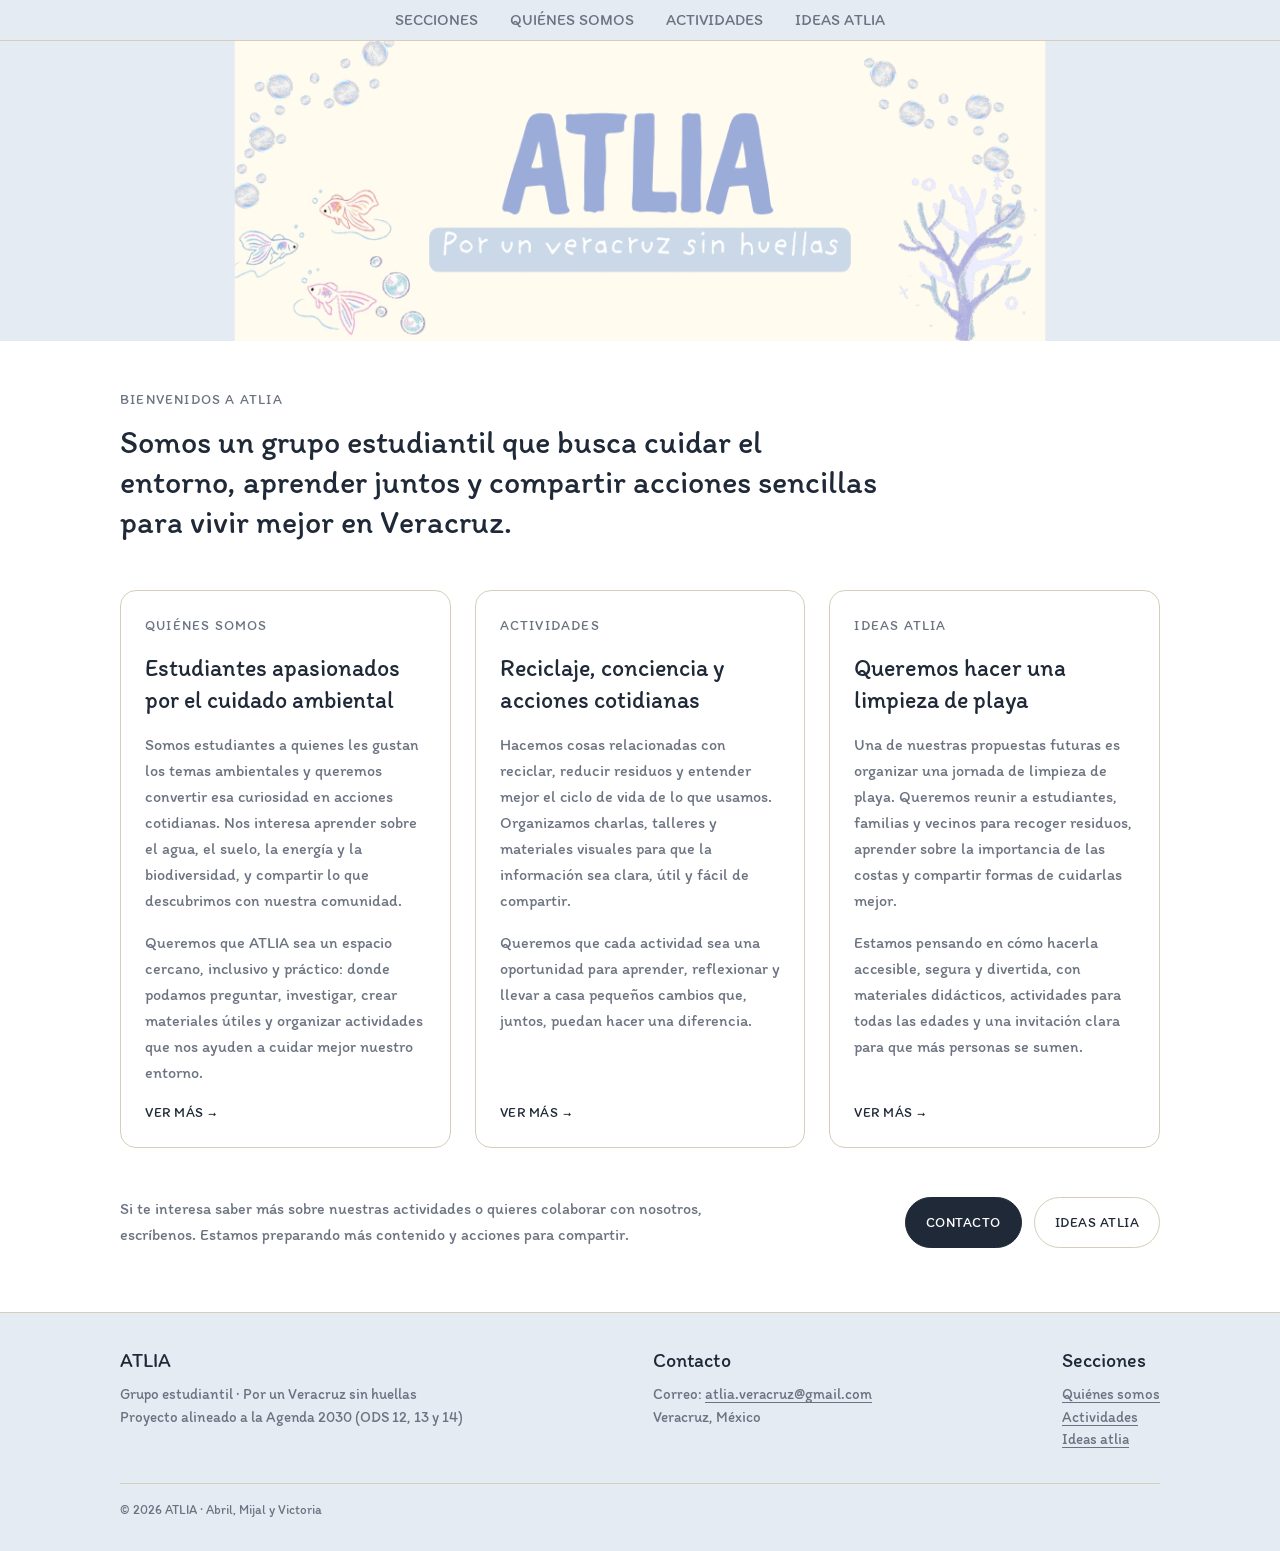
==== index.html @ 48bc55df "Add files via upload" ====
<!DOCTYPE html>
<html lang="es">
<head>
  <meta charset="UTF-8">
  <meta name="viewport" content="width=device-width, initial-scale=1.0">
  <title>ATLIA | Por un Veracruz sin huellas</title>
  <meta name="description" content="Grupo estudiantil que cuida el entorno en Veracruz.">
  <link rel="preconnect" href="https://fonts.googleapis.com">
  <link rel="preconnect" href="https://fonts.gstatic.com" crossorigin>
  <link href="https://fonts.googleapis.com/css2?family=Itim&display=swap" rel="stylesheet">
  <link rel="stylesheet" href="styles.css">
</head>
<body>
  <!-- Encabezado y menú -->
  <header class="header">
    <nav aria-label="Menú principal">
      <button class="menu-toggle" aria-expanded="false" aria-controls="menu">☰ Menú</button>
      <ul class="menu" id="menu">
        <li><a href="index.html#secciones">Secciones</a></li>
        <li><a href="quienes-somos.html">Quiénes somos</a></li>
        <li><a href="actividades.html">Actividades</a></li>
        <li><a href="ideas.html">Ideas atlia</a></li>
      </ul>
    </nav>
  </header>
  <a class="banner" href="index.html" aria-label="Ir al inicio">
    <img src="banner.png" alt="ATLIA: Por un Veracruz sin huellas" width="812" height="300">
  </a>

  <main class="contenido">
    <!-- Sección principal -->
    <section class="bloque intro">
      <p class="etiqueta">Bienvenidos a ATLIA</p>
      <h1 class="titulo-grande">Somos un grupo estudiantil que busca cuidar el entorno, aprender juntos y compartir acciones sencillas para vivir mejor en Veracruz.</h1>
    </section>

    <!-- Tres secciones de contenido -->
    <section class="tarjetas" id="secciones" aria-label="Secciones">
      <a class="tarjeta" href="quienes-somos.html">
        <p class="etiqueta">Quiénes somos</p>
        <h2 class="titulo">Estudiantes apasionados por el cuidado ambiental</h2>
        <p class="texto">Somos estudiantes a quienes les gustan los temas ambientales y queremos convertir esa curiosidad en acciones cotidianas. Nos interesa aprender sobre el agua, el suelo, la energía y la biodiversidad, y compartir lo que descubrimos con nuestra comunidad.</p>
        <p class="texto">Queremos que ATLIA sea un espacio cercano, inclusivo y práctico: donde podamos preguntar, investigar, crear materiales útiles y organizar actividades que nos ayuden a cuidar mejor nuestro entorno.</p>
        <span class="ver-mas">Ver más →</span>
      </a>
      <a class="tarjeta" href="actividades.html">
        <p class="etiqueta">Actividades</p>
        <h2 class="titulo">Reciclaje, conciencia y acciones cotidianas</h2>
        <p class="texto">Hacemos cosas relacionadas con reciclar, reducir residuos y entender mejor el ciclo de vida de lo que usamos. Organizamos charlas, talleres y materiales visuales para que la información sea clara, útil y fácil de compartir.</p>
        <p class="texto">Queremos que cada actividad sea una oportunidad para aprender, reflexionar y llevar a casa pequeños cambios que, juntos, puedan hacer una diferencia.</p>
        <span class="ver-mas">Ver más →</span>
      </a>
      <a class="tarjeta" href="ideas.html">
        <p class="etiqueta">Ideas atlia</p>
        <h2 class="titulo">Queremos hacer una limpieza de playa</h2>
        <p class="texto">Una de nuestras propuestas futuras es organizar una jornada de limpieza de playa. Queremos reunir a estudiantes, familias y vecinos para recoger residuos, aprender sobre la importancia de las costas y compartir formas de cuidarlas mejor.</p>
        <p class="texto">Estamos pensando en cómo hacerla accesible, segura y divertida, con materiales didácticos, actividades para todas las edades y una invitación clara para que más personas se sumen.</p>
        <span class="ver-mas">Ver más →</span>
      </a>
    </section>

    <!-- Botón principal -->
    <section class="cta">
      <p class="texto">Si te interesa saber más sobre nuestras actividades o quieres colaborar con nosotros, escríbenos. Estamos preparando más contenido y acciones para compartir.</p>
      <div class="botones">
        <a class="btn" href="#contacto">Contacto</a>
        <a class="btn btn-claro" href="ideas.html">Ideas atlia</a>
      </div>
    </section>
  </main>

  <!-- Pie de página -->
  <footer class="footer" id="contacto">
    <div class="footer-contenido">
      <div>
        <h2>ATLIA</h2>
        <p>Grupo estudiantil · Por un Veracruz sin huellas</p>
        <p>Proyecto alineado a la Agenda 2030 (ODS 12, 13 y 14)</p>
      </div>
      <div>
        <h2>Contacto</h2>
        <ul>
          <li>Correo: <a href="mailto:atlia.veracruz@gmail.com">atlia.veracruz@gmail.com</a></li>
          <li>Veracruz, México</li>
        </ul>
      </div>
      <div>
        <h2>Secciones</h2>
        <ul>
          <li><a href="quienes-somos.html">Quiénes somos</a></li>
          <li><a href="actividades.html">Actividades</a></li>
          <li><a href="ideas.html">Ideas atlia</a></li>
        </ul>
      </div>
      <p class="creditos">© <span id="anio">2026</span> ATLIA · Abril, Mijal y Victoria</p>
    </div>
  </footer>

  <script src="script.js"></script>
</body>
</html>
---- styles.css ----
/* ===== ATLIA — Por un Veracruz sin huellas ===== */
:root {
  --texto: #1f2937;
  --texto-suave: #6b7280;
  --borde: #d6ceba;
  --fondo-header: rgba(217, 227, 238, 0.7);
  --crema: #fffaeb;
  --blanco: #ffffff;
  --radio: 16px;
}

* { box-sizing: border-box; margin: 0; padding: 0; }

html { scroll-behavior: smooth; }

body {
  font-family: "Itim", system-ui, sans-serif;
  color: var(--texto);
  background: var(--blanco);
  line-height: 1.5;
}

img { display: block; max-width: 100%; }
a { color: inherit; text-decoration: none; }

/* ---------- Encabezado y menú ---------- */
.header {
  background: var(--fondo-header);
  border-bottom: 1px solid var(--borde);
  position: sticky;
  top: 0;
  z-index: 10;
}

.menu {
  display: flex;
  justify-content: center;
  align-items: center;
  gap: 32px;
  height: 40px;
  padding: 0 24px;
  list-style: none;
  text-transform: uppercase;
  font-size: 16px;
  color: var(--texto-suave);
}

.menu a { transition: color .2s; }
.menu a:hover,
.menu a[aria-current="page"] { color: var(--texto); text-decoration: underline; text-underline-offset: 4px; }

.menu-toggle {
  display: none;
  background: none;
  border: 0;
  font: inherit;
  text-transform: uppercase;
  color: var(--texto);
  padding: 10px 16px;
  cursor: pointer;
  width: 100%;
}

.banner {
  display: block;
  background: var(--fondo-header);
}
.banner img {
  width: 100%;
  max-width: 812px;
  height: 300px;
  margin: 0 auto;
  object-fit: cover;
}

/* ---------- Contenido ---------- */
.contenido {
  max-width: 1440px;
  margin: 0 auto;
  padding: 48px 120px 64px;
  display: flex;
  flex-direction: column;
  gap: 48px;
}

.etiqueta {
  font-size: 14px;
  letter-spacing: 1.2px;
  text-transform: uppercase;
  color: var(--texto-suave);
}

.titulo-grande { font-size: 32px; line-height: 40px; font-weight: 400; max-width: 760px; }
.titulo { font-size: 24px; line-height: 32px; font-weight: 400; }
.texto { font-size: 16px; line-height: 26px; color: var(--texto-suave); max-width: 760px; }

.bloque { display: flex; flex-direction: column; gap: 16px; }
.intro { gap: 12px; }

/* Tarjetas de las tres secciones */
.tarjetas {
  display: grid;
  grid-template-columns: repeat(3, 1fr);
  gap: 24px;
  scroll-margin-top: 60px;
}

.tarjeta {
  display: flex;
  flex-direction: column;
  gap: 16px;
  padding: 24px;
  border: 1px solid var(--borde);
  border-radius: var(--radio);
  background: var(--blanco);
  transition: transform .2s, box-shadow .2s;
}
.tarjeta:hover { transform: translateY(-4px); box-shadow: 0 8px 20px rgba(31, 41, 55, .08); }
.tarjeta .ver-mas { margin-top: auto; font-size: 14px; color: var(--texto); text-transform: uppercase; letter-spacing: .5px; }

/* Llamado a la acción */
.cta {
  display: flex;
  justify-content: space-between;
  align-items: center;
  gap: 24px;
}
.cta .texto { max-width: 620px; }
.botones { display: flex; gap: 12px; flex-wrap: wrap; }

.btn {
  display: inline-block;
  padding: 14px 20px;
  border-radius: 999px;
  font-size: 14px;
  letter-spacing: .5px;
  text-transform: uppercase;
  border: 1px solid var(--texto);
  background: var(--texto);
  color: var(--blanco);
  transition: opacity .2s;
  align-self: flex-start;
}
.btn:hover { opacity: .85; }
.btn-claro { background: var(--blanco); color: var(--texto); border-color: var(--borde); }

/* Fotos */
.fotos { display: grid; grid-template-columns: 1fr 1fr; gap: 20px; }
.foto {
  width: 100%;
  border: 1px solid var(--borde);
  border-radius: var(--radio);
  object-fit: cover;
}
.foto-cuadrada { aspect-ratio: 590 / 594; }
.foto-playa { aspect-ratio: 590 / 400; }
.foto-ancha { aspect-ratio: 1200 / 560; }

.lista { list-style: none; }
.lista li::before { content: "• "; }

/* ---------- Pie de página ---------- */
.footer {
  background: var(--fondo-header);
  border-top: 1px solid var(--borde);
  scroll-margin-top: 60px;
}
.footer-contenido {
  max-width: 1440px;
  margin: 0 auto;
  padding: 32px 120px;
  display: flex;
  justify-content: space-between;
  gap: 32px;
  flex-wrap: wrap;
  font-size: 15px;
  color: var(--texto-suave);
}
.footer h2 { font-size: 20px; font-weight: 400; color: var(--texto); margin-bottom: 8px; }
.footer a { text-decoration: underline; text-underline-offset: 3px; }
.footer a:hover { color: var(--texto); }
.footer ul { list-style: none; }
.creditos { width: 100%; font-size: 13px; border-top: 1px solid var(--borde); padding-top: 16px; }

/* ---------- Responsivo ---------- */
@media (max-width: 1024px) {
  .contenido, .footer-contenido { padding-left: 40px; padding-right: 40px; }
  .tarjetas { grid-template-columns: 1fr 1fr; }
}

@media (max-width: 700px) {
  .menu-toggle { display: block; }
  .menu {
    display: none;
    flex-direction: column;
    height: auto;
    gap: 14px;
    padding: 4px 16px 16px;
  }
  .menu.abierto { display: flex; }

  .banner img { height: auto; aspect-ratio: 812 / 300; }

  .contenido { padding: 32px 16px 48px; gap: 36px; }
  .footer-contenido { padding: 24px 16px; flex-direction: column; }
  .titulo-grande { font-size: 24px; line-height: 32px; }
  .titulo { font-size: 20px; line-height: 28px; }
  .tarjetas, .fotos { grid-template-columns: 1fr; }
  .cta { flex-direction: column; align-items: flex-start; }
}
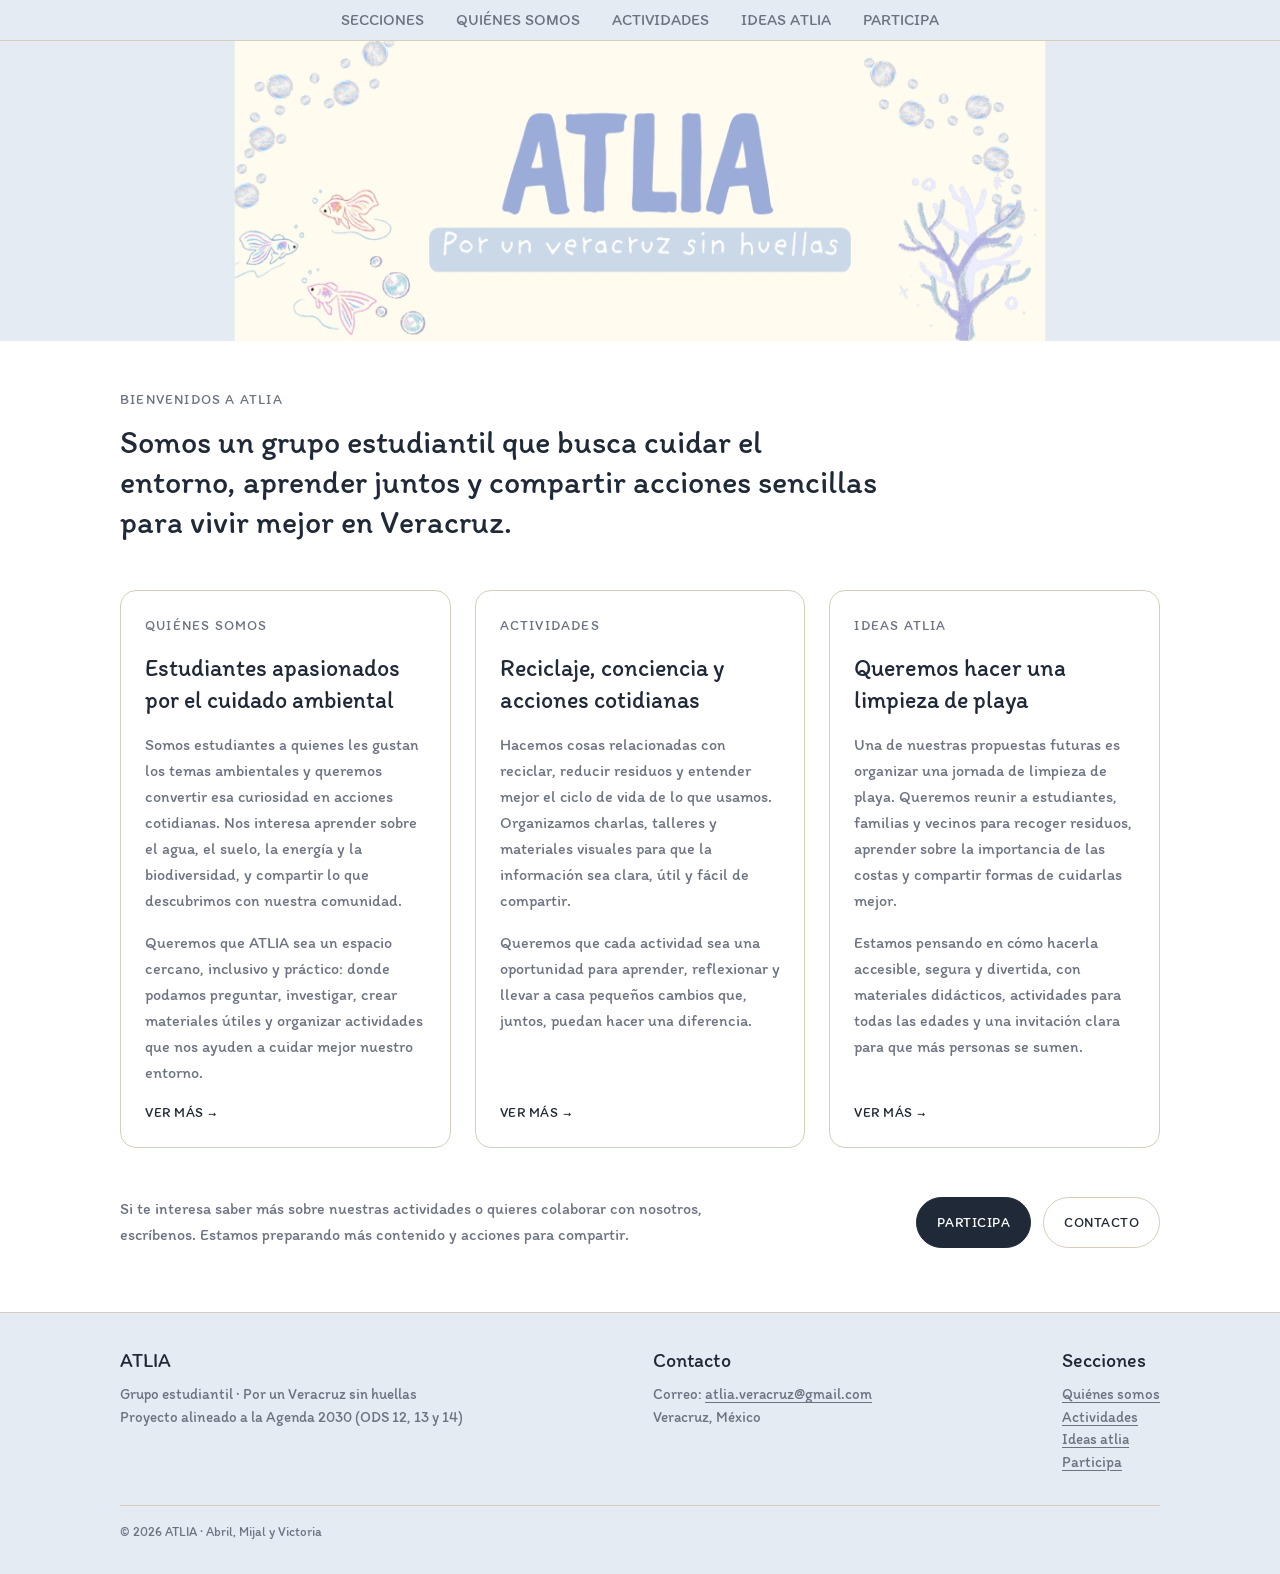
==== commit f26d147c: "Add files via upload" ====
--- a/index.html
+++ b/index.html
@@ -20,6 +20,7 @@
         <li><a href="quienes-somos.html">Quiénes somos</a></li>
         <li><a href="actividades.html">Actividades</a></li>
         <li><a href="ideas.html">Ideas atlia</a></li>
+        <li><a href="participa.html">Participa</a></li>
       </ul>
     </nav>
   </header>
@@ -63,8 +64,8 @@
     <section class="cta">
       <p class="texto">Si te interesa saber más sobre nuestras actividades o quieres colaborar con nosotros, escríbenos. Estamos preparando más contenido y acciones para compartir.</p>
       <div class="botones">
-        <a class="btn" href="#contacto">Contacto</a>
-        <a class="btn btn-claro" href="ideas.html">Ideas atlia</a>
+        <a class="btn" href="participa.html">Participa</a>
+        <a class="btn btn-claro" href="#contacto">Contacto</a>
       </div>
     </section>
   </main>
@@ -90,6 +91,7 @@
           <li><a href="quienes-somos.html">Quiénes somos</a></li>
           <li><a href="actividades.html">Actividades</a></li>
           <li><a href="ideas.html">Ideas atlia</a></li>
+          <li><a href="participa.html">Participa</a></li>
         </ul>
       </div>
       <p class="creditos">© <span id="anio">2026</span> ATLIA · Abril, Mijal y Victoria</p>
--- a/styles.css
+++ b/styles.css
@@ -208,3 +208,61 @@
   .tarjetas, .fotos { grid-template-columns: 1fr; }
   .cta { flex-direction: column; align-items: flex-start; }
 }
+
+/* ---------- Participa (vista previa, Tarea 5) ---------- */
+.aviso {
+  background: #fff7e0;
+  border: 1px dashed #d4a72c;
+  border-radius: var(--radio);
+  padding: 16px 20px;
+  font-size: 16px;
+  color: #7a5b00;
+}
+
+.pasos { list-style: none; display: grid; grid-template-columns: repeat(3, 1fr); gap: 24px; }
+.pasos li { display: flex; gap: 14px; align-items: flex-start; padding: 20px; border: 1px solid var(--borde); border-radius: var(--radio); }
+.pasos .num {
+  flex: none; width: 36px; height: 36px; border-radius: 50%;
+  background: #9aaad8; color: var(--blanco);
+  display: grid; place-items: center; font-size: 18px;
+}
+
+.preview { display: grid; grid-template-columns: 3fr 2fr; gap: 24px; align-items: start; }
+
+.formulario, .mis-actividades {
+  position: relative;
+  display: flex; flex-direction: column; gap: 16px;
+  padding: 28px 24px 24px;
+  border: 1px solid var(--borde);
+  border-radius: var(--radio);
+  background: var(--blanco);
+}
+.mis-actividades { background: var(--crema); }
+
+.sello {
+  position: absolute; top: -12px; left: 20px;
+  background: var(--texto); color: var(--blanco);
+  font-size: 12px; letter-spacing: 1px; text-transform: uppercase;
+  padding: 4px 10px; border-radius: 999px;
+}
+
+.formulario label { display: flex; flex-direction: column; gap: 6px; font-size: 15px; }
+.formulario input[type="email"], .formulario input[type="text"], .formulario textarea {
+  font: inherit; padding: 10px 12px;
+  border: 1px solid var(--borde); border-radius: 10px;
+  background: #f6f7f9; color: var(--texto-suave);
+}
+.formulario fieldset { border: 1px solid var(--borde); border-radius: 10px; padding: 12px 14px; display: flex; flex-direction: column; gap: 6px; }
+.formulario legend { font-size: 15px; padding: 0 6px; }
+.formulario .check { flex-direction: row; align-items: center; gap: 8px; color: var(--texto-suave); }
+.formulario .btn:disabled { opacity: .5; cursor: not-allowed; }
+.req { color: #c0392b; }
+.opc, .nota { color: var(--texto-suave); font-size: 13px; }
+
+.mis-actividades ul { list-style: none; display: flex; flex-direction: column; gap: 10px; }
+.mis-actividades li { background: var(--blanco); border: 1px solid var(--borde); border-radius: 10px; padding: 12px 14px; display: flex; flex-direction: column; }
+.mis-actividades li span { font-size: 13px; color: var(--texto-suave); }
+
+@media (max-width: 700px) {
+  .pasos, .preview { grid-template-columns: 1fr; }
+}
